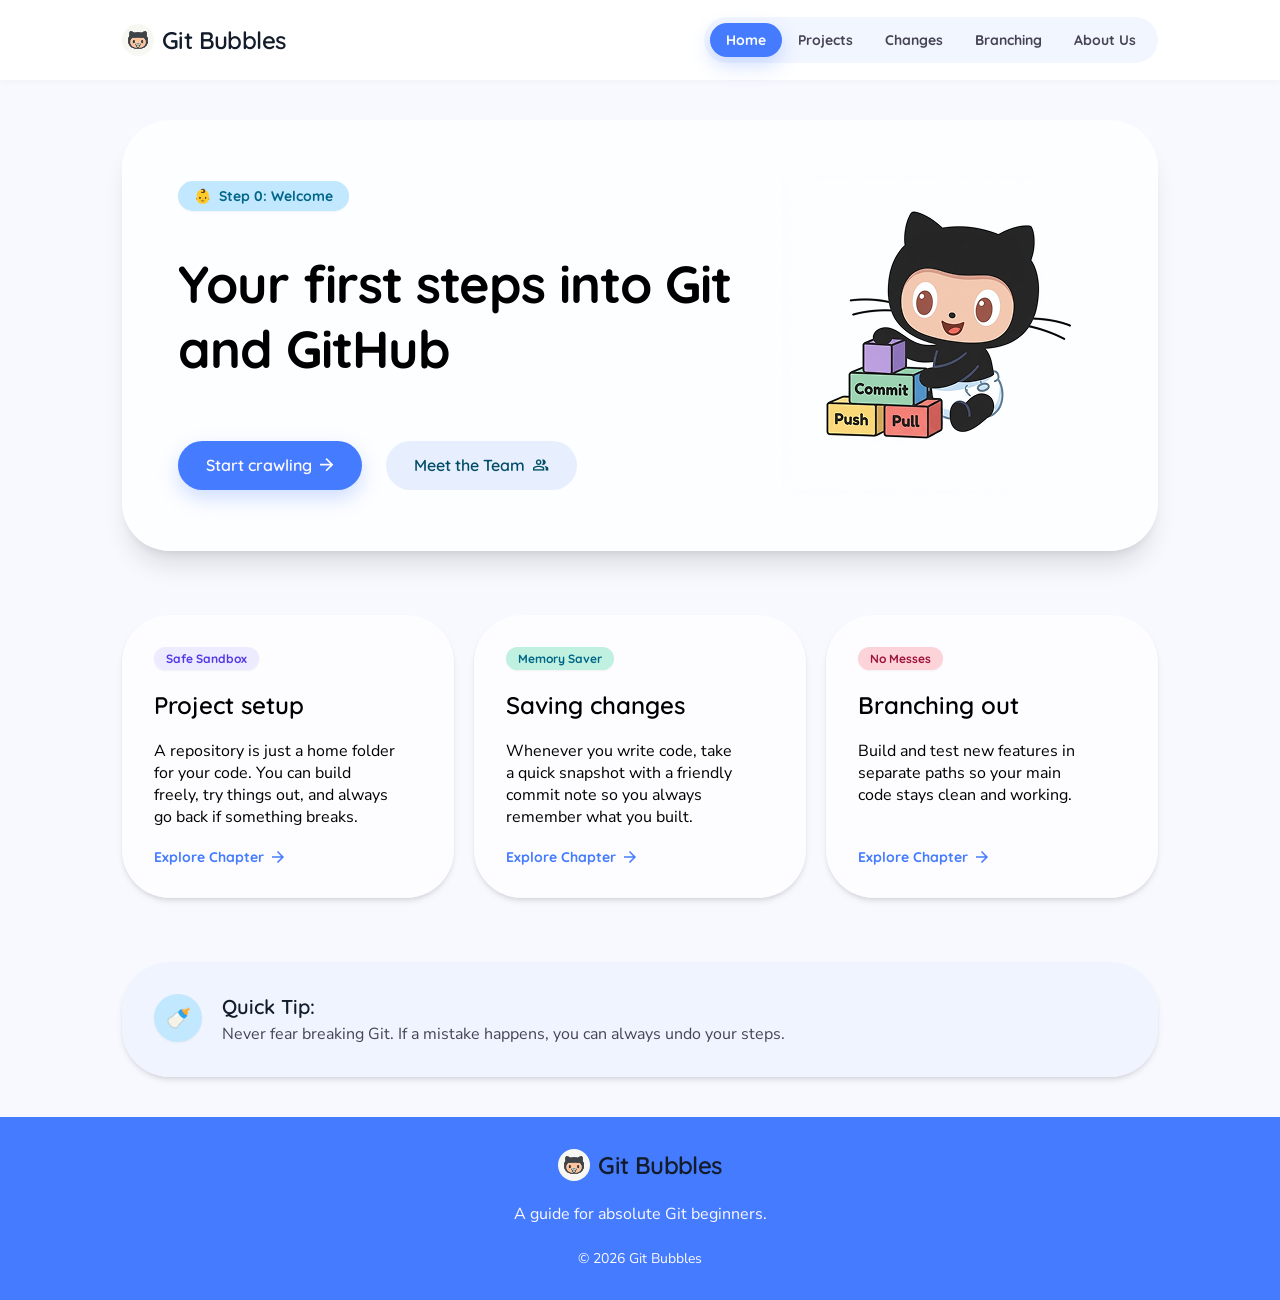
==== index.html @ 3bafe9e5 "Fix CSS imports and update footer" ====
<!doctype html>
<html lang="en">
  <head>
    <meta charset="UTF-8" />
    <meta name="viewport" content="width=device-width, initial-scale=1.0" />
    <title>Git Bubbles!</title>
    <link rel="preconnect" href="https://fonts.googleapis.com" />
    <link rel="preconnect" href="https://fonts.gstatic.com" crossorigin />
    <link
      href="https://fonts.googleapis.com/css2?family=Fira+Code:wght@300..700&family=Nunito+Sans:wght@300..700&family=Quicksand:wght@300..700&display=swap"
      rel="stylesheet"
    />
    <link rel="stylesheet" href="./styles/main.css" />
  </head>
  <body>
    <header class="header">
      <div class="header__bar">
        <a href="index.html" class="logo">
          <img
            src="./assets/images/logo.png"
            alt="Git Bubbles baby-octocat mascot logo"
            class="logo__image"
            width="32"
            height="32"
          />
          Git Bubbles
        </a>
        <button
          class="menu-toggle"
          type="button"
          popovertarget="header-menu"
          aria-controls="header-menu"
        >
          <span class="menu-toggle__bar"></span>
          <span class="menu-toggle__bar"></span>
          <span class="menu-toggle__bar"></span>
        </button>

        <nav class="header-menu" id="header-menu" popover>
          <!-- Important: we have a aria-current="page" here, and this is needed for our custom style work  -->
          <a href="index.html" class="header-menu__link" aria-current="page">
            home</a
          >
          <a href="./projects/index.html" class="header-menu__link">projects</a>
          <a href="./changes/index.html" class="header-menu__link">changes</a>
          <a href="./branching/index.html" class="header-menu__link"
            >branching</a
          >
          <a href="./about-us/index.html" class="header-menu__link">about-us</a>
        </nav>

        <nav class="header-nav">
          <!-- Important: we have  aria-current="page" here, and this is needed for our background style works  -->
          <a href="index.html" class="header-nav__link" aria-current="page"
            >home</a
          >
          <a href="./projects/index.html" class="header-nav__link">projects</a>
          <a href="./changes/index.html" class="header-nav__link">changes</a>
          <a href="./branching/index.html" class="header-nav__link"
            >branching</a
          >
          <a href="./about-us/index.html" class="header-nav__link">about us</a>
        </nav>
      </div>
    </header>
    <main class="home-background">
      <div class="home-container">
        <section class="hero-card">
          <div class="hero-content">
            <p class="badge">
              <span aria-hidden="true">👶</span>
              Step 0: Welcome
            </p>
            <h1 class="hero-title">Your first steps into Git and GitHub</h1>
            <div class="hero-actions">
              <a href="./projects/index.html" class="button button-primary">
                Start crawling
                <img
                  src="./assets/icons/icon-arrow.svg"
                  alt="icon arrow"
                  width="14"
                  height="14"
                />
              </a>
              <a href="./about-us/index.html" class="button button-secondary">
                Meet the Team
                <img
                  src="./assets/icons/icon-people.svg"
                  alt="icon arrow"
                  width="16"
                  height="12"
                />
              </a>
            </div>
          </div>
          <img
            src="./assets/images/hero-mascot.png"
            alt="Octocat mascot playing with toys"
            width="100%"
            height="auto"
            class="hero-mascot"
          />
        </section>
        <section class="card-grid">
          <article class="card feature-card">
            <p class="text-badge badge__lavender">Safe Sandbox</p>
            <h2 class="feature-card__title">Project setup</h2>
            <p class="feature-card__text">
              A repository is just a home folder for your code. You can build
              freely, try things out, and always go back if something breaks.
            </p>
            <a href="./projects/index.html" class="feature-card__link"
              >Explore Chapter
              <img
                src="./assets/icons/icor-arrow-blue.svg"
                alt="arrow=right-blue"
                width="100%"
                height="auto"
                class="feature-card__icon"
            /></a>
          </article>

          <article class="card feature-card">
            <p class="text-badge badge__mint">Memory Saver</p>
            <h2 class="feature-card__title">Saving changes</h2>
            <p class="feature-card__text">
              Whenever you write code, take a quick snapshot with a friendly
              commit note so you always remember what you built.
            </p>
            <a href="./changes/index.html" class="feature-card__link"
              >Explore Chapter
              <img
                src="./assets/icons/icor-arrow-blue.svg"
                alt="arrow=right-blue"
                width="100%"
                height="auto"
                class="feature-card__icon"
            /></a>
          </article>

          <article class="card feature-card">
            <p class="text-badge badge__pink">No Messes</p>
            <h2 class="feature-card__title">Branching out</h2>
            <p class="feature-card__text">
              Build and test new features in separate paths so your main code
              stays clean and working.
            </p>
            <a href="./branching/index.html" class="feature-card__link"
              >Explore Chapter
              <img
                src="./assets/icons/icor-arrow-blue.svg"
                alt="arrow=right-blue"
                width="100%"
                height="auto"
                class="feature-card__icon"
            /></a>
          </article>
        </section>
        <section class="badge-tip">
          <span class="badge-tip__icon">🍼</span>
          <div>
            <h3 class="badge-tip__title">Quick Tip:</h3>
            <p class="badge-tip__text">
              Never fear breaking Git. If a mistake happens, you can always undo
              your steps.
            </p>
          </div>
        </section>
      </div>
    </main>
  <footer class="footer">
  <div class="footer-container">

    <a href="index.html" class="logo">
      <img
        src="./assets/images/logo.png"
        alt="Git Bubbles logo"
        class="logo__image"
        width="32"
        height="32"
      />
      Git Bubbles
    </a>

    <p class="footer-text">
      A guide for absolute Git beginners.
    </p>

    <p class="footer-copyright">
      &copy; 2026 Git Bubbles
    </p>

  </div>
</footer>
  </body>
</html>
---- styles/main.css ----
/* Import all styles used across our website */
@import "./tokens.css";
@import "./base.css";

@import "./components/badge.css";
@import "./components/button.css";
@import "./components/cards.css";
@import "./components/header.css";
@import "./components/logo.css";
@import "./components/footer.css";

@import "./pages/about-us.css";
@import "./pages/branching.css";
@import "./pages/changes.css";
@import "./pages/home.css";
@import "./pages/project.css";
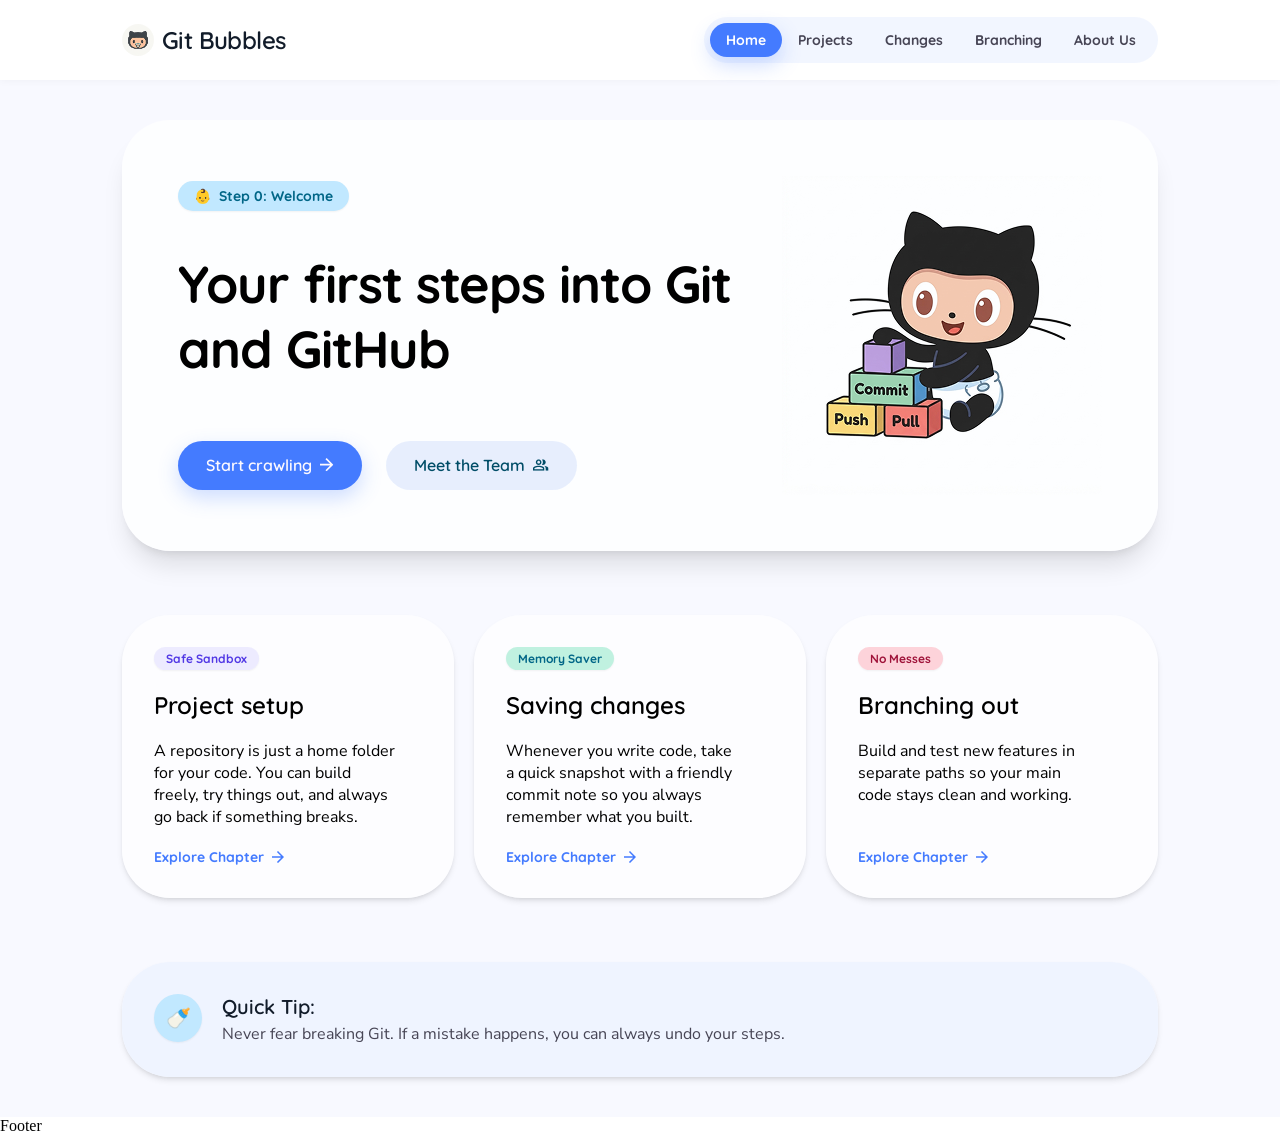
==== commit e057f6a6: "badge-branch" ====
--- a/index.html
+++ b/index.html
@@ -168,29 +168,6 @@
         </section>
       </div>
     </main>
-  <footer class="footer">
-  <div class="footer-container">
-
-    <a href="index.html" class="logo">
-      <img
-        src="./assets/images/logo.png"
-        alt="Git Bubbles logo"
-        class="logo__image"
-        width="32"
-        height="32"
-      />
-      Git Bubbles
-    </a>
-
-    <p class="footer-text">
-      A guide for absolute Git beginners.
-    </p>
-
-    <p class="footer-copyright">
-      &copy; 2026 Git Bubbles
-    </p>
-
-  </div>
-</footer>
+    <footer>Footer</footer>
   </body>
 </html>
--- a/styles/main.css
+++ b/styles/main.css
@@ -1,5 +1,4 @@
-
-/* Import all styles used across our website */
+/* Here we keeps all our imports and this files we imports into every index.html */
 @import "./tokens.css";
 @import "./base.css";
 
@@ -8,10 +7,9 @@
 @import "./components/cards.css";
 @import "./components/header.css";
 @import "./components/logo.css";
-@import "./components/footer.css";
 
 @import "./pages/about-us.css";
 @import "./pages/branching.css";
 @import "./pages/changes.css";
+@import "./pages/project.css";
 @import "./pages/home.css";
-@import "./pages/project.css";
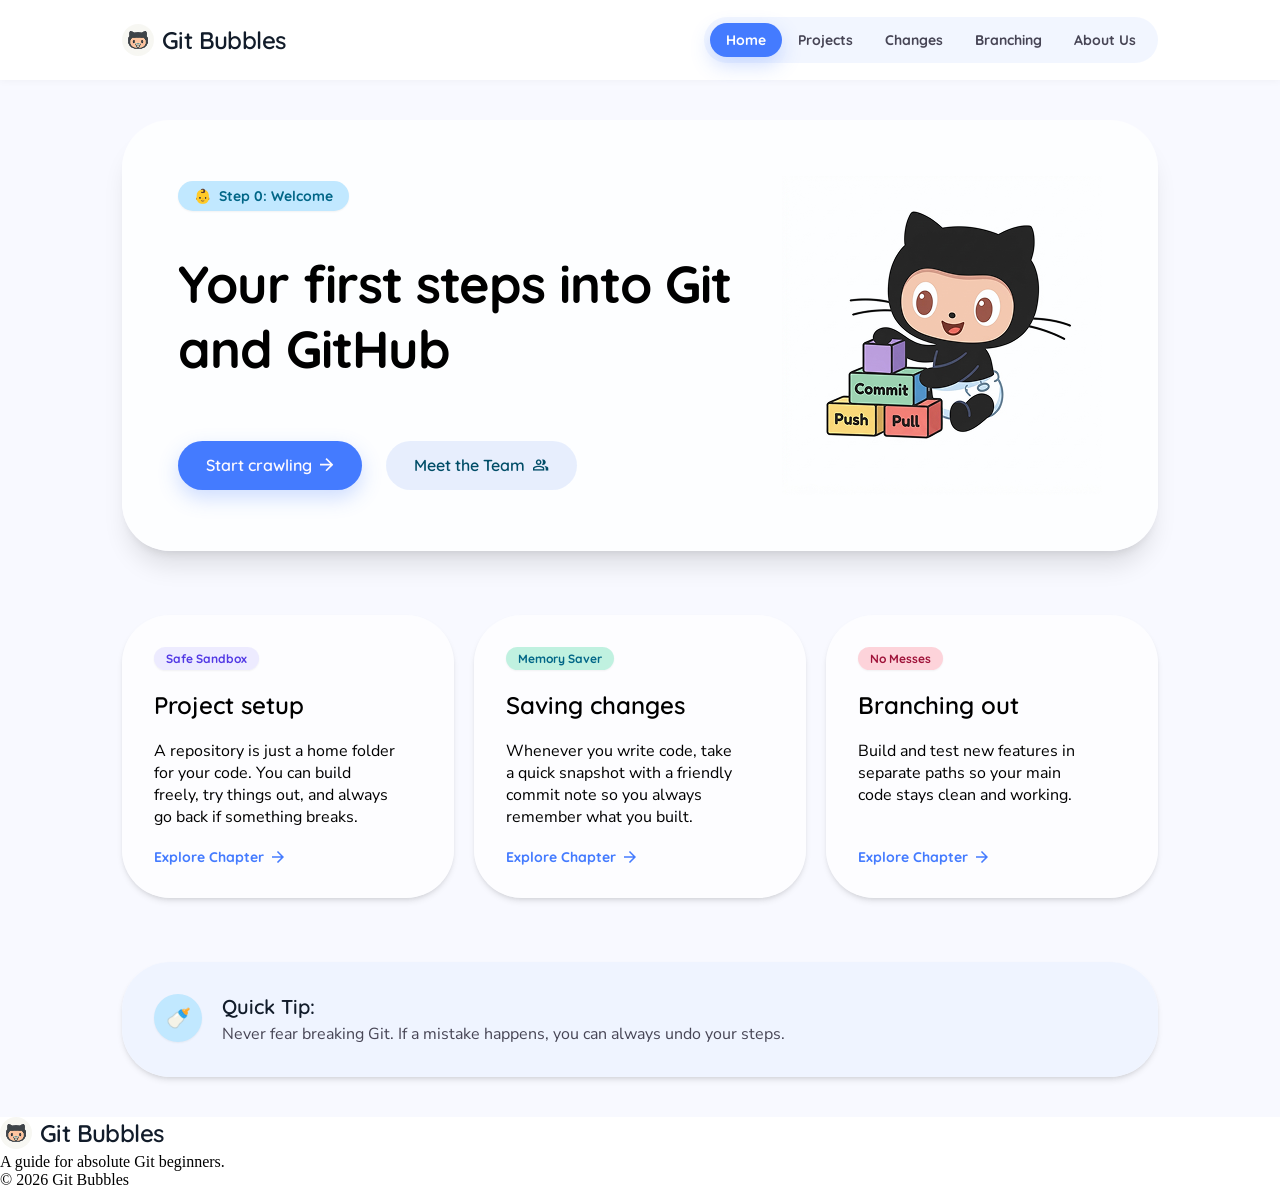
==== commit 301e7ec5: "Fix image paths on all pages" ====
--- a/index.html
+++ b/index.html
@@ -168,6 +168,28 @@
         </section>
       </div>
     </main>
-    <footer>Footer</footer>
+  <footer class="footer">
+  <div class="footer-container">
+
+   <a href="../index.html" class="logo">
+<img src="../assets/images/logo.png"
+        alt="Git Bubbles logo"
+        class="logo__image"
+        width="32"
+        height="32"
+      />
+      Git Bubbles
+    </a>
+
+    <p class="footer-text">
+      A guide for absolute Git beginners.
+    </p>
+
+    <p class="footer-copyright">
+      &copy; 2026 Git Bubbles
+    </p>
+
+  </div>
+</footer>
   </body>
 </html>
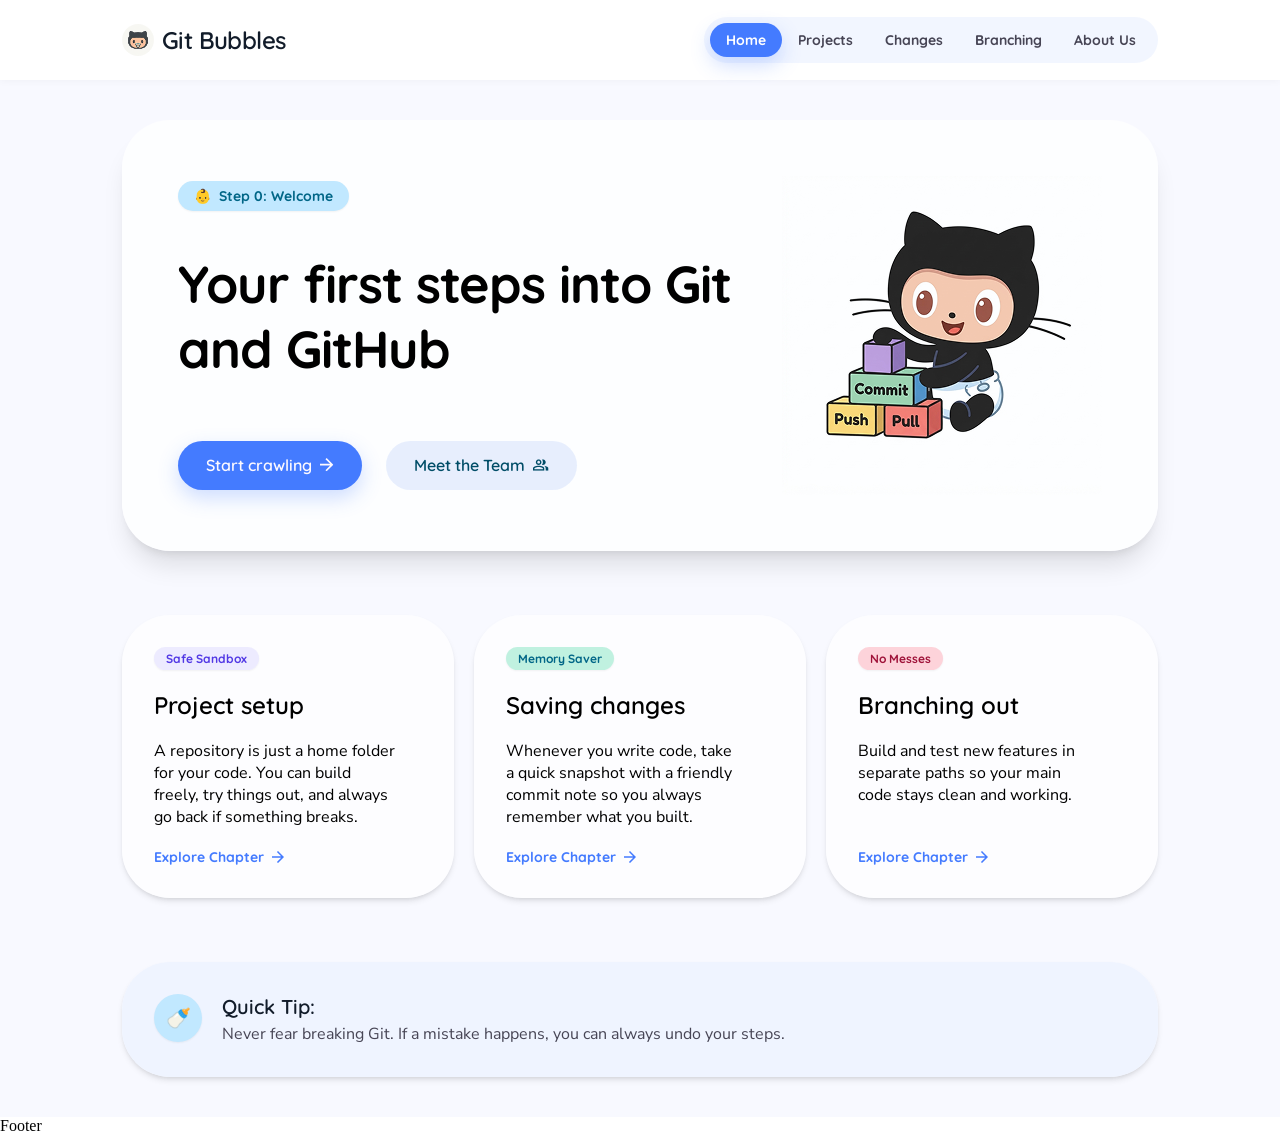
==== commit 29e6f0b6: "Merge pull request #52 from KozerT/fature/incapsulate-styles-for-botton-banner Fature/incapsulate st" ====
--- a/index.html
+++ b/index.html
@@ -112,7 +112,7 @@
             <a href="./projects/index.html" class="feature-card__link"
               >Explore Chapter
               <img
-                src="./assets/icons/icor-arrow-blue.svg"
+                src="./assets/icons/icon-arrow-blue.svg"
                 alt="arrow=right-blue"
                 width="100%"
                 height="auto"
@@ -130,9 +130,9 @@
             <a href="./changes/index.html" class="feature-card__link"
               >Explore Chapter
               <img
-                src="./assets/icons/icor-arrow-blue.svg"
+                src="./assets/icons/icon-arrow-blue.svg"
                 alt="arrow=right-blue"
-                width="100%"
+                width="12"
                 height="auto"
                 class="feature-card__icon"
             /></a>
@@ -148,7 +148,7 @@
             <a href="./branching/index.html" class="feature-card__link"
               >Explore Chapter
               <img
-                src="./assets/icons/icor-arrow-blue.svg"
+                src="./assets/icons/icon-arrow-blue.svg"
                 alt="arrow=right-blue"
                 width="100%"
                 height="auto"
@@ -168,28 +168,6 @@
         </section>
       </div>
     </main>
-  <footer class="footer">
-  <div class="footer-container">
-
-   <a href="../index.html" class="logo">
-<img src="../assets/images/logo.png"
-        alt="Git Bubbles logo"
-        class="logo__image"
-        width="32"
-        height="32"
-      />
-      Git Bubbles
-    </a>
-
-    <p class="footer-text">
-      A guide for absolute Git beginners.
-    </p>
-
-    <p class="footer-copyright">
-      &copy; 2026 Git Bubbles
-    </p>
-
-  </div>
-</footer>
+    <footer>Footer</footer>
   </body>
 </html>
--- a/styles/main.css
+++ b/styles/main.css
@@ -7,9 +7,10 @@
 @import "./components/cards.css";
 @import "./components/header.css";
 @import "./components/logo.css";
+@import './components/bottom-banner.css';
 
 @import "./pages/about-us.css";
 @import "./pages/branching.css";
 @import "./pages/changes.css";
+@import "./pages/home.css";
 @import "./pages/project.css";
-@import "./pages/home.css";
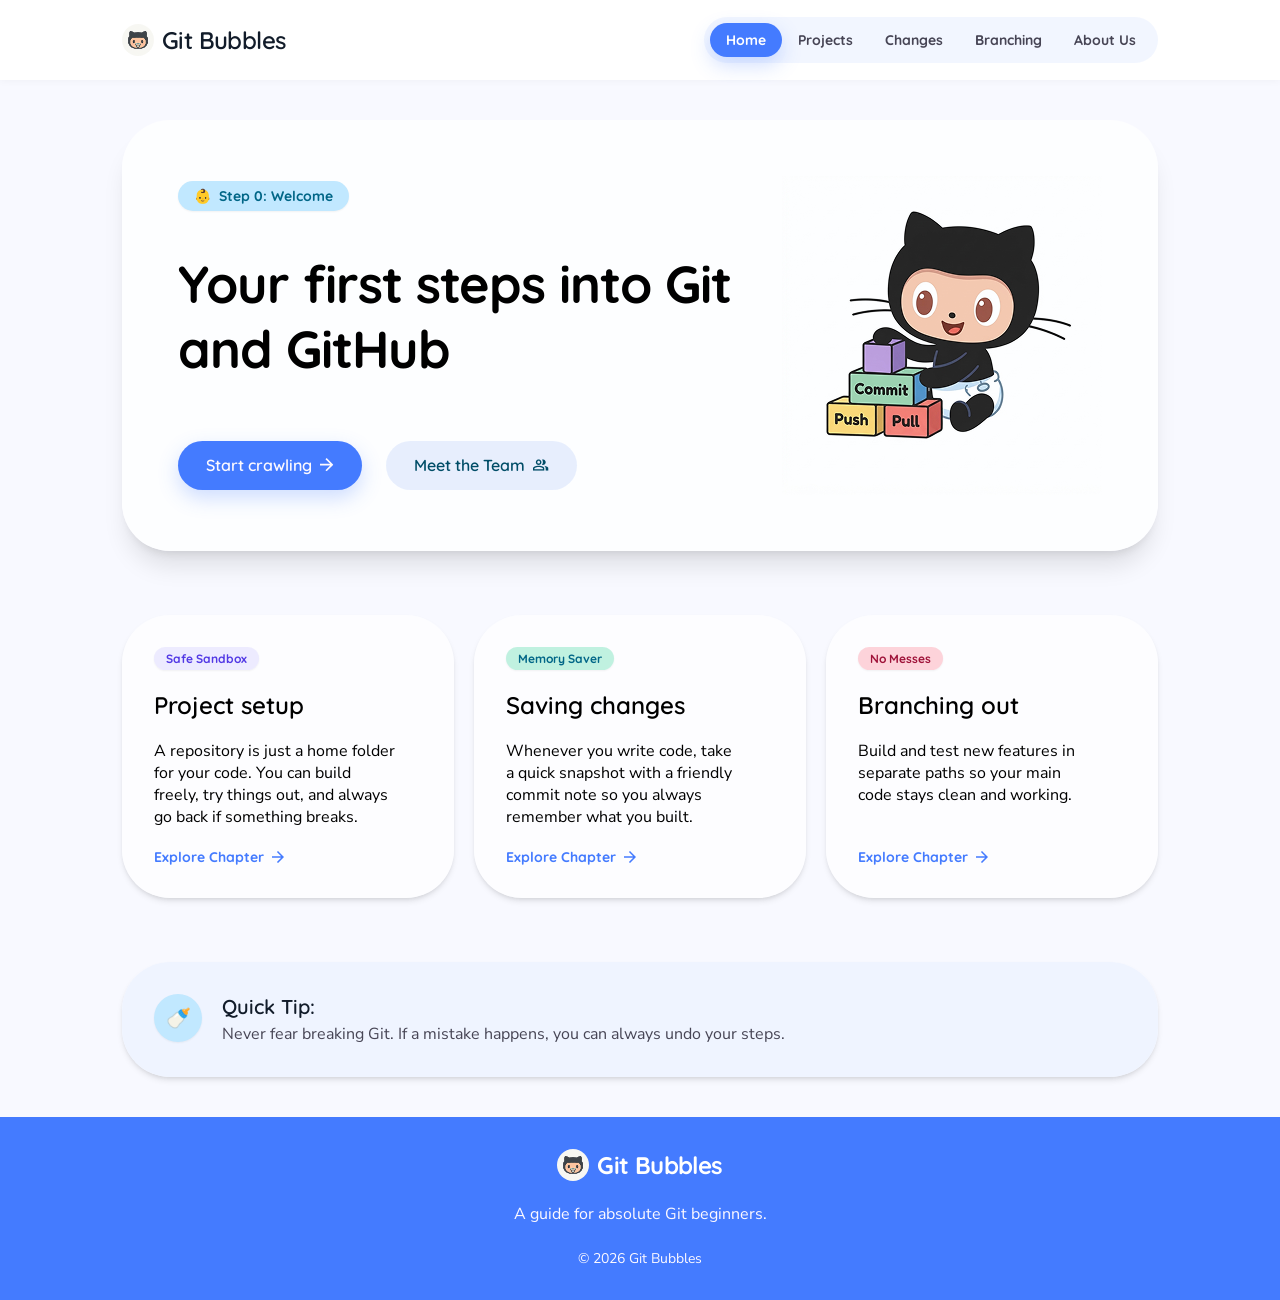
==== commit 817f1bb4: "resolved merge conflict" ====
--- a/index.html
+++ b/index.html
@@ -168,6 +168,28 @@
         </section>
       </div>
     </main>
-    <footer>Footer</footer>
+  <footer class="footer">
+  <div class="footer-container">
+
+   <a href="index.html" class="logo">
+<img src="./assets/images/logo.png"
+        alt="Git Bubbles logo"
+        class="logo__image"
+        width="32"
+        height="32"
+      />
+      Git Bubbles
+    </a>
+
+    <p class="footer-text">
+      A guide for absolute Git beginners.
+    </p>
+
+    <p class="footer-copyright">
+      &copy; 2026 Git Bubbles
+    </p>
+
+  </div>
+</footer>
   </body>
 </html>
--- a/styles/main.css
+++ b/styles/main.css
@@ -1,4 +1,5 @@
-/* Here we keeps all our imports and this files we imports into every index.html */
+
+/* Import all styles used across our website */
 @import "./tokens.css";
 @import "./base.css";
 
@@ -7,10 +8,11 @@
 @import "./components/cards.css";
 @import "./components/header.css";
 @import "./components/logo.css";
+@import "./components/footer.css";
 @import './components/bottom-banner.css';
 
 @import "./pages/about-us.css";
 @import "./pages/branching.css";
 @import "./pages/changes.css";
+@import "./pages/project.css";
 @import "./pages/home.css";
-@import "./pages/project.css";
